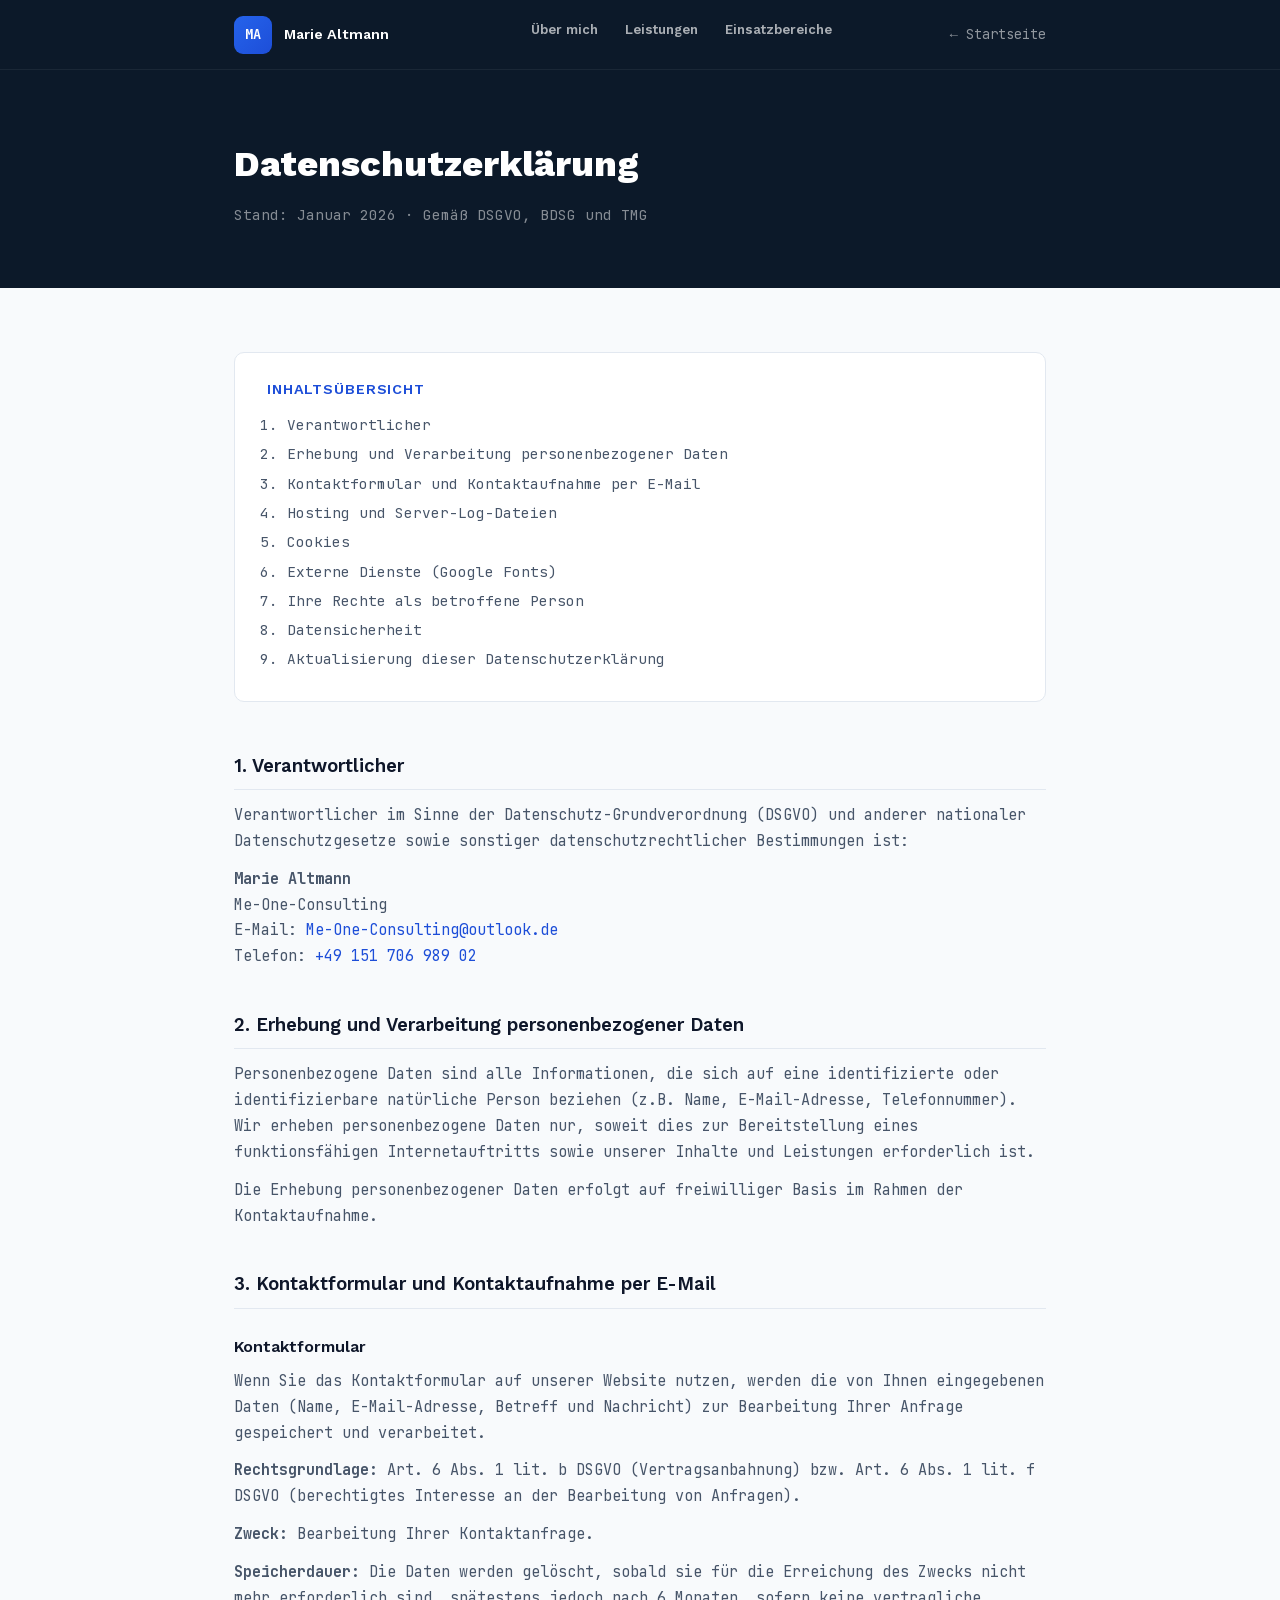
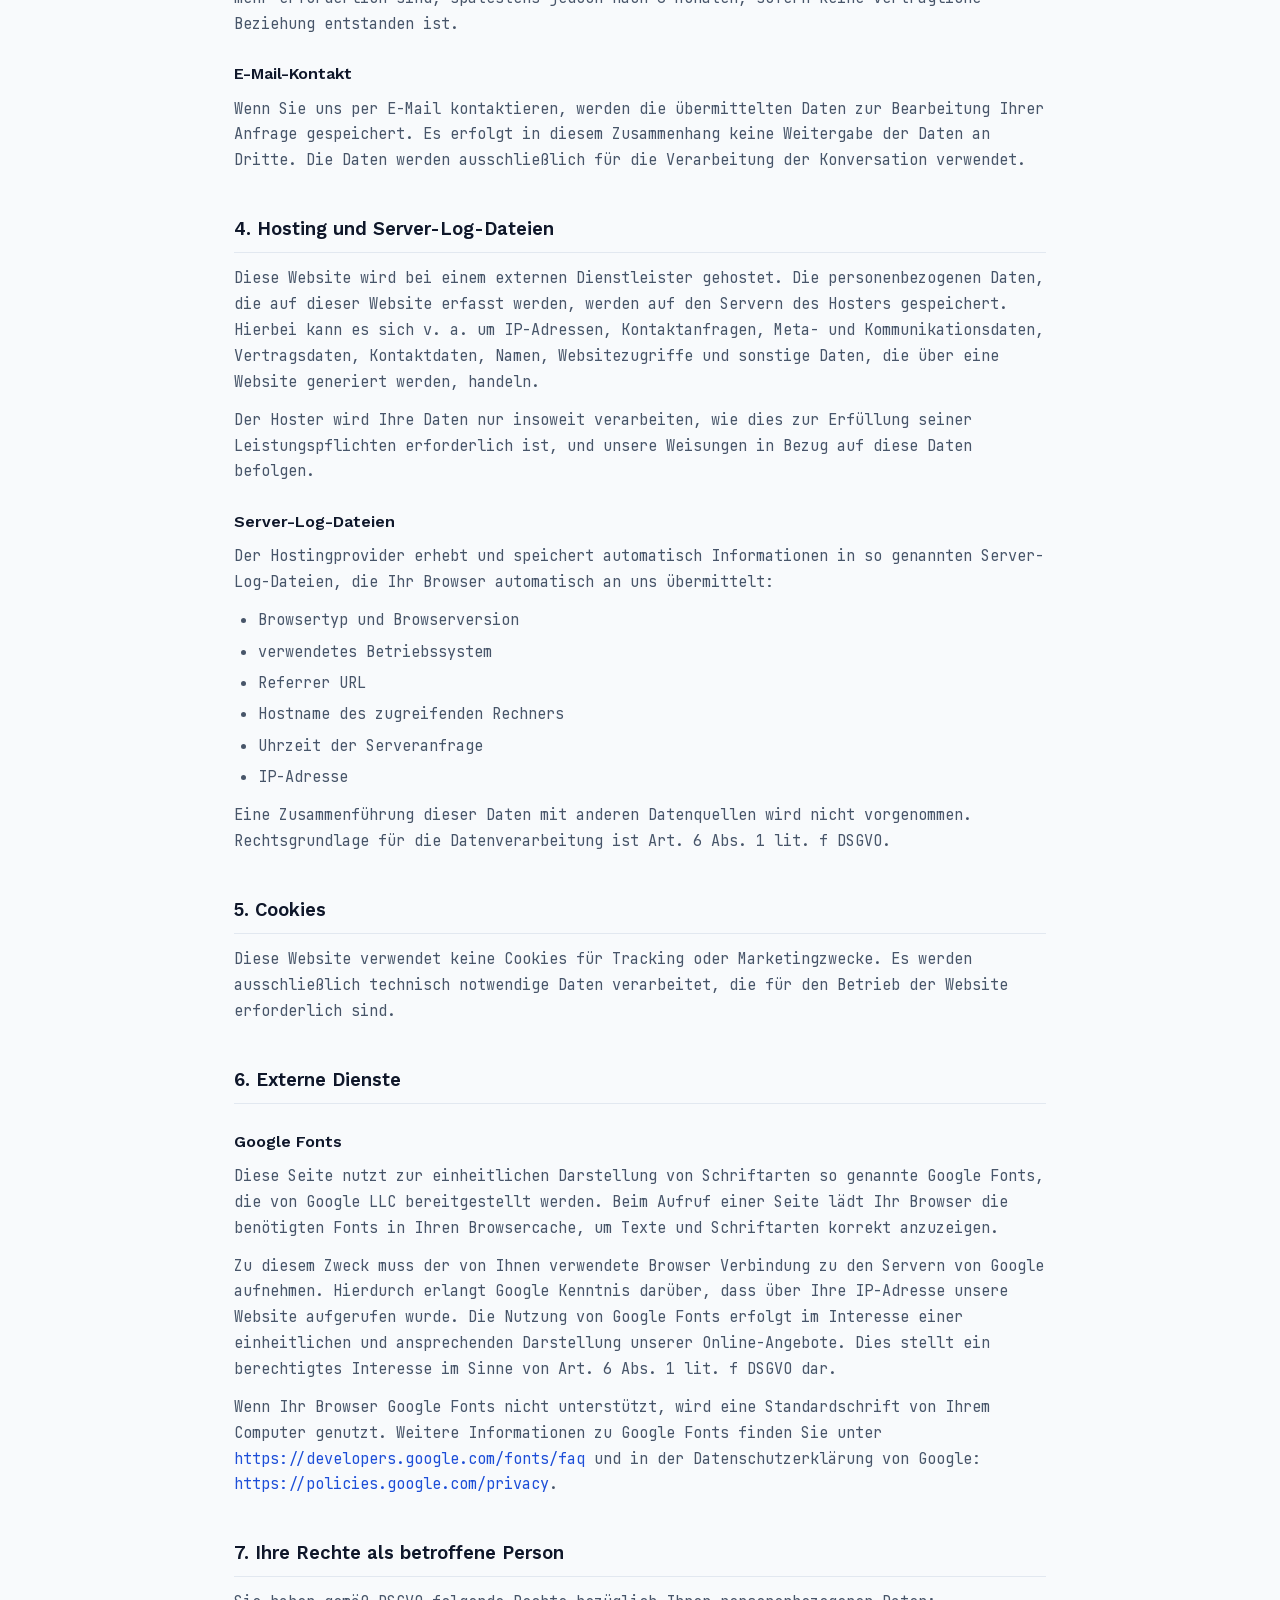
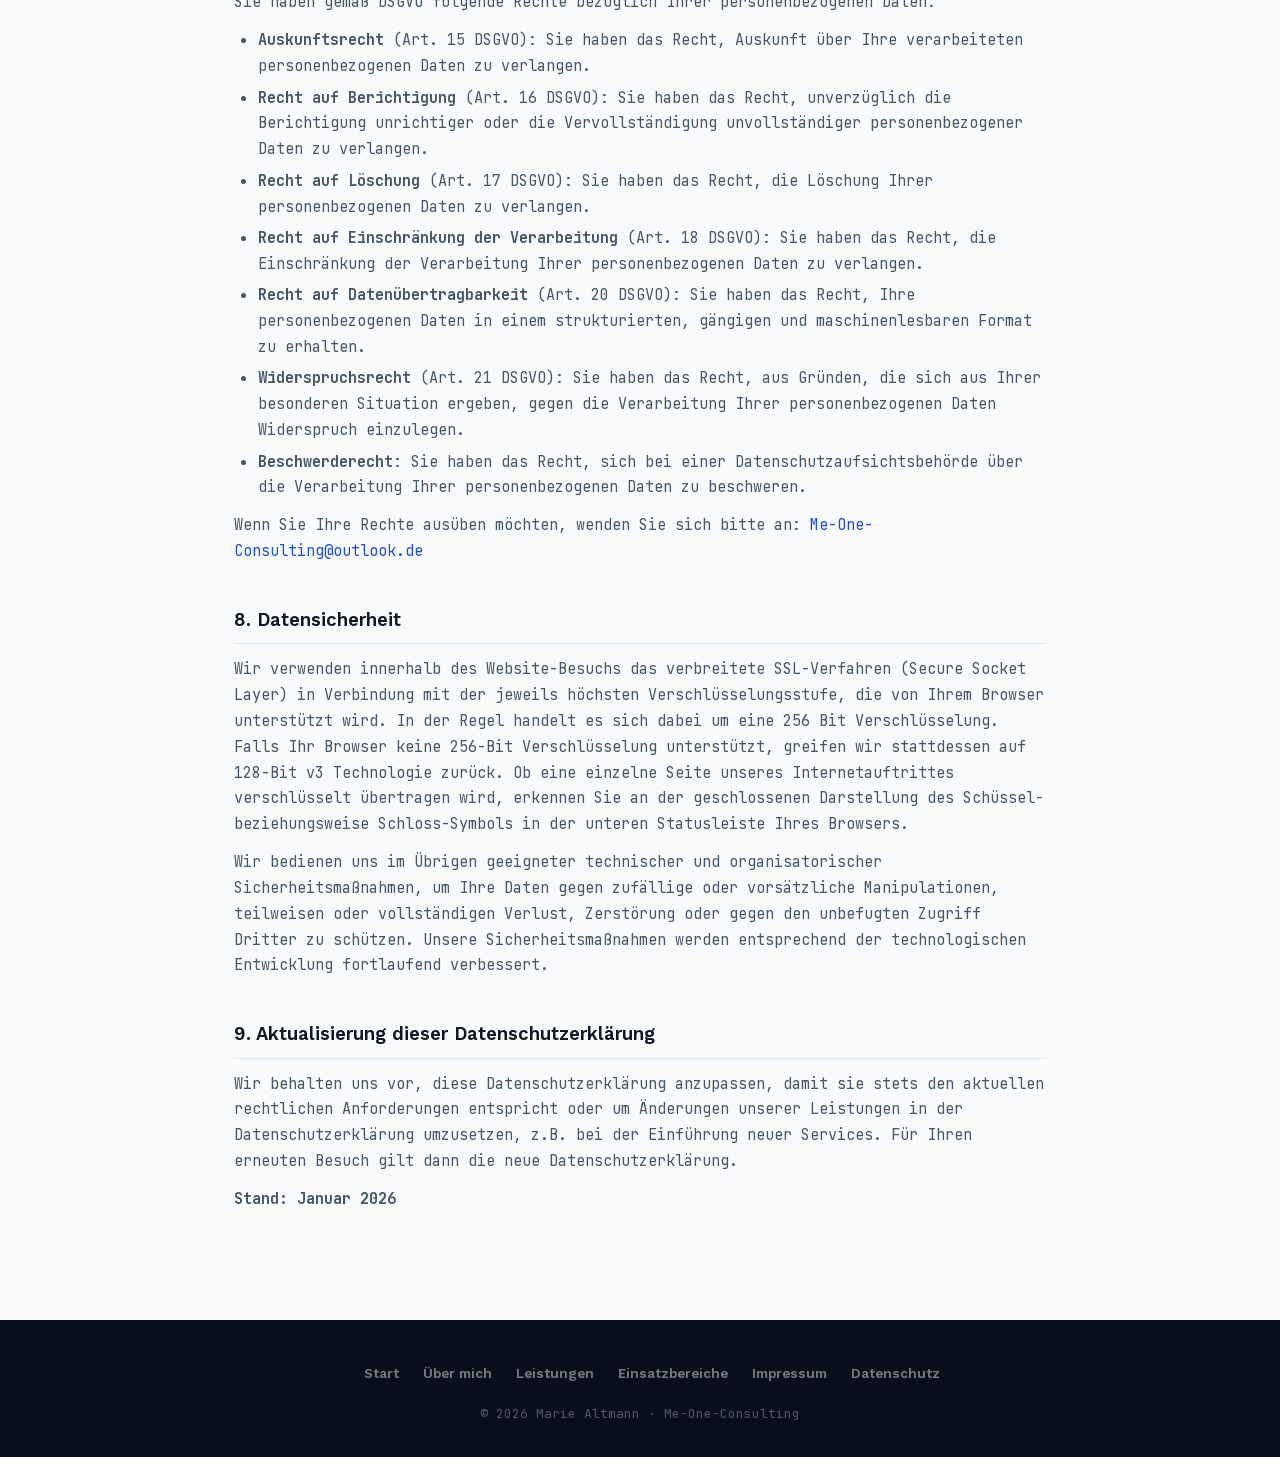
==== datenschutz.html @ 8818868a "Initial commit: Marie Altmann SAP Consultant website Co-Authored-By: Claude Sonnet 4.6 <noreply@anth" ====
<!DOCTYPE html>
<html lang="de">
<head>
  <meta charset="UTF-8" />
  <meta name="viewport" content="width=device-width, initial-scale=1.0" />
  <title>Datenschutzerklärung – Marie Altmann · Me-One-Consulting</title>
  <meta name="robots" content="noindex, nofollow" />
  
  
  <link rel="stylesheet" href="assets/fonts/fonts.css" />
  <style>
    *, *::before, *::after { box-sizing: border-box; margin: 0; padding: 0; }
    :root {
      --navy: #0C1929; --blue: #2563EB; --blue-dark: #1D4ED8;
      --white: #FFFFFF; --bg: #F8FAFC; --text: #0F172A;
      --text-sec: #475569; --border: #E2E8F0;
    }
    html { scroll-behavior: smooth; }
    body { font-family: 'JetBrains Mono', monospace; background: var(--bg); color: var(--text); line-height: 1.7; -webkit-font-smoothing: antialiased; }

    nav {
      position: sticky; top: 0; z-index: 100;
      height: 70px; display: flex; align-items: center;
      background: var(--navy); border-bottom: 1px solid rgba(255,255,255,.06);
    }
    .nav-inner { max-width: 860px; margin: 0 auto; padding: 0 1.5rem; display: flex; align-items: center; justify-content: space-between; width: 100%; }
    .nav-logo { display: flex; align-items: center; gap: .75rem; text-decoration: none; }
    .nav-logo-mark { width: 38px; height: 38px; border-radius: 9px; background: linear-gradient(135deg, var(--blue), var(--blue-dark)); display: flex; align-items: center; justify-content: center; font-weight: 800; font-size: .85rem; color: #fff; }
    .nav-logo-name { font-weight: 700; font-size: .9rem; color: #fff; }
    .nav-links { display: flex; align-items: center; gap: .1rem; list-style: none; }
    .nav-links a { display: block; padding: .45rem .8rem; color: rgba(255,255,255,.65); text-decoration: none; font-size: .82rem; font-weight: 500; border-radius: 6px; transition: color .2s, background .2s; }
    .nav-links a:hover { color: #fff; background: rgba(255,255,255,.07); }
    .nav-back { font-size: .85rem; color: rgba(255,255,255,.55); text-decoration: none; display: flex; align-items: center; gap: .35rem; transition: color .2s; }
    .nav-back:hover { color: var(--blue); }
    @media (max-width: 768px) { .nav-links { display: none; } }

    .page-header { background: var(--navy); padding: 4rem 0 3rem; }
    .page-header h1 { font-size: 2.25rem; color: #fff; font-weight: 800; }
    .page-header p  { color: rgba(255,255,255,.5); margin-top: .5rem; font-size: .9rem; }

    main { max-width: 860px; margin: 0 auto; padding: 4rem 1.5rem 6rem; }
    h2 { font-size: 1.15rem; font-weight: 700; color: var(--text); margin: 2.5rem 0 .75rem; padding-bottom: .5rem; border-bottom: 1px solid var(--border); }
    h2:first-child { margin-top: 0; }
    h3 { font-size: 1rem; font-weight: 600; color: var(--text); margin: 1.5rem 0 .5rem; }
    p { color: var(--text-sec); font-size: .95rem; margin-bottom: .75rem; }
    ul { color: var(--text-sec); font-size: .95rem; margin: .5rem 0 .75rem 1.5rem; }
    ul li { margin-bottom: .35rem; }
    a { color: var(--blue-dark); text-decoration: none; }
    a:hover { text-decoration: underline; }
    .toc { background: var(--white); border: 1px solid var(--border); border-radius: 10px; padding: 1.5rem 2rem; margin-bottom: 3rem; }
    .toc h3 { margin-top: 0; margin-bottom: .75rem; font-size: .9rem; text-transform: uppercase; letter-spacing: .06em; color: var(--blue-dark); }
    .toc ol { color: var(--text-sec); font-size: .9rem; margin-left: 1.25rem; }
    .toc li { margin-bottom: .3rem; }
    .toc a { color: var(--text-sec); }
    .toc a:hover { color: var(--blue-dark); }

    footer { background: #070F1A; padding: 2rem 0; text-align: center; }
    .footer-copy { font-size: .8rem; color: rgba(255,255,255,.3); }
    .footer-links { display: flex; justify-content: center; gap: 1.5rem; margin-bottom: .75rem; list-style: none; }
    .footer-links a { font-size: .85rem; color: rgba(255,255,255,.45); text-decoration: none; }
    .footer-links a:hover { color: var(--blue); }
      h1,h2,h3,h4 { font-family: 'Work Sans', system-ui, sans-serif; font-weight: 600; }
    button,.btn-primary,.btn-outline,.nav-cta,.btn-submit,.section-label,
    .nav-links a,.nav-logo-name,.stat-value,.step-num,.sdg-more,.footer-links a
    { font-family: 'Work Sans', system-ui, sans-serif; font-weight: 600; }
  </style>
</head>
<body>

<nav>
  <div class="nav-inner">
    <a href="index.html" class="nav-logo">
      <div class="nav-logo-mark">MA</div>
      <span class="nav-logo-name">Marie Altmann</span>
    </a>
    <ul class="nav-links">
      <li><a href="ueber-mich.html">Über mich</a></li>
      <li><a href="leistungen.html">Leistungen</a></li>
      <li><a href="einsatzbereiche.html">Einsatzbereiche</a></li>
    </ul>
    <a href="index.html" class="nav-back">← Startseite</a>
  </div>
</nav>

<div class="page-header">
  <div style="max-width:860px; margin:0 auto; padding:0 1.5rem;">
    <h1>Datenschutzerklärung</h1>
    <p>Stand: Januar 2026 · Gemäß DSGVO, BDSG und TMG</p>
  </div>
</div>

<main>

  <div class="toc">
    <h3>Inhaltsübersicht</h3>
    <ol>
      <li><a href="#verantwortlicher">Verantwortlicher</a></li>
      <li><a href="#erhebung">Erhebung und Verarbeitung personenbezogener Daten</a></li>
      <li><a href="#kontaktformular">Kontaktformular und Kontaktaufnahme per E-Mail</a></li>
      <li><a href="#hosting">Hosting und Server-Log-Dateien</a></li>
      <li><a href="#cookies">Cookies</a></li>
      <li><a href="#externe-dienste">Externe Dienste (Google Fonts)</a></li>
      <li><a href="#rechte">Ihre Rechte als betroffene Person</a></li>
      <li><a href="#datensicherheit">Datensicherheit</a></li>
      <li><a href="#aktualisierung">Aktualisierung dieser Datenschutzerklärung</a></li>
    </ol>
  </div>

  <h2 id="verantwortlicher">1. Verantwortlicher</h2>
  <p>Verantwortlicher im Sinne der Datenschutz-Grundverordnung (DSGVO) und anderer nationaler Datenschutzgesetze sowie sonstiger datenschutzrechtlicher Bestimmungen ist:</p>
  <p>
    <strong>Marie Altmann</strong><br />
    Me-One-Consulting<br />
    E-Mail: <a href="mailto:Me-One-Consulting@outlook.de">Me-One-Consulting@outlook.de</a><br />
    Telefon: <a href="tel:+4915170698902">+49 151 706 989 02</a>
  </p>

  <h2 id="erhebung">2. Erhebung und Verarbeitung personenbezogener Daten</h2>
  <p>Personenbezogene Daten sind alle Informationen, die sich auf eine identifizierte oder identifizierbare natürliche Person beziehen (z.B. Name, E-Mail-Adresse, Telefonnummer). Wir erheben personenbezogene Daten nur, soweit dies zur Bereitstellung eines funktionsfähigen Internetauftritts sowie unserer Inhalte und Leistungen erforderlich ist.</p>
  <p>Die Erhebung personenbezogener Daten erfolgt auf freiwilliger Basis im Rahmen der Kontaktaufnahme.</p>

  <h2 id="kontaktformular">3. Kontaktformular und Kontaktaufnahme per E-Mail</h2>
  <h3>Kontaktformular</h3>
  <p>Wenn Sie das Kontaktformular auf unserer Website nutzen, werden die von Ihnen eingegebenen Daten (Name, E-Mail-Adresse, Betreff und Nachricht) zur Bearbeitung Ihrer Anfrage gespeichert und verarbeitet.</p>
  <p><strong>Rechtsgrundlage:</strong> Art. 6 Abs. 1 lit. b DSGVO (Vertragsanbahnung) bzw. Art. 6 Abs. 1 lit. f DSGVO (berechtigtes Interesse an der Bearbeitung von Anfragen).</p>
  <p><strong>Zweck:</strong> Bearbeitung Ihrer Kontaktanfrage.</p>
  <p><strong>Speicherdauer:</strong> Die Daten werden gelöscht, sobald sie für die Erreichung des Zwecks nicht mehr erforderlich sind, spätestens jedoch nach 6 Monaten, sofern keine vertragliche Beziehung entstanden ist.</p>
  <h3>E-Mail-Kontakt</h3>
  <p>Wenn Sie uns per E-Mail kontaktieren, werden die übermittelten Daten zur Bearbeitung Ihrer Anfrage gespeichert. Es erfolgt in diesem Zusammenhang keine Weitergabe der Daten an Dritte. Die Daten werden ausschließlich für die Verarbeitung der Konversation verwendet.</p>

  <h2 id="hosting">4. Hosting und Server-Log-Dateien</h2>
  <p>Diese Website wird bei einem externen Dienstleister gehostet. Die personenbezogenen Daten, die auf dieser Website erfasst werden, werden auf den Servern des Hosters gespeichert. Hierbei kann es sich v. a. um IP-Adressen, Kontaktanfragen, Meta- und Kommunikationsdaten, Vertragsdaten, Kontaktdaten, Namen, Websitezugriffe und sonstige Daten, die über eine Website generiert werden, handeln.</p>
  <p>Der Hoster wird Ihre Daten nur insoweit verarbeiten, wie dies zur Erfüllung seiner Leistungspflichten erforderlich ist, und unsere Weisungen in Bezug auf diese Daten befolgen.</p>
  <h3>Server-Log-Dateien</h3>
  <p>Der Hostingprovider erhebt und speichert automatisch Informationen in so genannten Server-Log-Dateien, die Ihr Browser automatisch an uns übermittelt:</p>
  <ul>
    <li>Browsertyp und Browserversion</li>
    <li>verwendetes Betriebssystem</li>
    <li>Referrer URL</li>
    <li>Hostname des zugreifenden Rechners</li>
    <li>Uhrzeit der Serveranfrage</li>
    <li>IP-Adresse</li>
  </ul>
  <p>Eine Zusammenführung dieser Daten mit anderen Datenquellen wird nicht vorgenommen. Rechtsgrundlage für die Datenverarbeitung ist Art. 6 Abs. 1 lit. f DSGVO.</p>

  <h2 id="cookies">5. Cookies</h2>
  <p>Diese Website verwendet keine Cookies für Tracking oder Marketingzwecke. Es werden ausschließlich technisch notwendige Daten verarbeitet, die für den Betrieb der Website erforderlich sind.</p>

  <h2 id="externe-dienste">6. Externe Dienste</h2>
  <h3>Google Fonts</h3>
  <p>Diese Seite nutzt zur einheitlichen Darstellung von Schriftarten so genannte Google Fonts, die von Google LLC bereitgestellt werden. Beim Aufruf einer Seite lädt Ihr Browser die benötigten Fonts in Ihren Browsercache, um Texte und Schriftarten korrekt anzuzeigen.</p>
  <p>Zu diesem Zweck muss der von Ihnen verwendete Browser Verbindung zu den Servern von Google aufnehmen. Hierdurch erlangt Google Kenntnis darüber, dass über Ihre IP-Adresse unsere Website aufgerufen wurde. Die Nutzung von Google Fonts erfolgt im Interesse einer einheitlichen und ansprechenden Darstellung unserer Online-Angebote. Dies stellt ein berechtigtes Interesse im Sinne von Art. 6 Abs. 1 lit. f DSGVO dar.</p>
  <p>Wenn Ihr Browser Google Fonts nicht unterstützt, wird eine Standardschrift von Ihrem Computer genutzt. Weitere Informationen zu Google Fonts finden Sie unter <a href="https://developers.google.com/fonts/faq" target="_blank" rel="noopener">https://developers.google.com/fonts/faq</a> und in der Datenschutzerklärung von Google: <a href="https://policies.google.com/privacy" target="_blank" rel="noopener">https://policies.google.com/privacy</a>.</p>

  <h2 id="rechte">7. Ihre Rechte als betroffene Person</h2>
  <p>Sie haben gemäß DSGVO folgende Rechte bezüglich Ihrer personenbezogenen Daten:</p>
  <ul>
    <li><strong>Auskunftsrecht</strong> (Art. 15 DSGVO): Sie haben das Recht, Auskunft über Ihre verarbeiteten personenbezogenen Daten zu verlangen.</li>
    <li><strong>Recht auf Berichtigung</strong> (Art. 16 DSGVO): Sie haben das Recht, unverzüglich die Berichtigung unrichtiger oder die Vervollständigung unvollständiger personenbezogener Daten zu verlangen.</li>
    <li><strong>Recht auf Löschung</strong> (Art. 17 DSGVO): Sie haben das Recht, die Löschung Ihrer personenbezogenen Daten zu verlangen.</li>
    <li><strong>Recht auf Einschränkung der Verarbeitung</strong> (Art. 18 DSGVO): Sie haben das Recht, die Einschränkung der Verarbeitung Ihrer personenbezogenen Daten zu verlangen.</li>
    <li><strong>Recht auf Datenübertragbarkeit</strong> (Art. 20 DSGVO): Sie haben das Recht, Ihre personenbezogenen Daten in einem strukturierten, gängigen und maschinenlesbaren Format zu erhalten.</li>
    <li><strong>Widerspruchsrecht</strong> (Art. 21 DSGVO): Sie haben das Recht, aus Gründen, die sich aus Ihrer besonderen Situation ergeben, gegen die Verarbeitung Ihrer personenbezogenen Daten Widerspruch einzulegen.</li>
    <li><strong>Beschwerderecht</strong>: Sie haben das Recht, sich bei einer Datenschutzaufsichtsbehörde über die Verarbeitung Ihrer personenbezogenen Daten zu beschweren.</li>
  </ul>
  <p>Wenn Sie Ihre Rechte ausüben möchten, wenden Sie sich bitte an: <a href="mailto:Me-One-Consulting@outlook.de">Me-One-Consulting@outlook.de</a></p>

  <h2 id="datensicherheit">8. Datensicherheit</h2>
  <p>Wir verwenden innerhalb des Website-Besuchs das verbreitete SSL-Verfahren (Secure Socket Layer) in Verbindung mit der jeweils höchsten Verschlüsselungsstufe, die von Ihrem Browser unterstützt wird. In der Regel handelt es sich dabei um eine 256 Bit Verschlüsselung. Falls Ihr Browser keine 256-Bit Verschlüsselung unterstützt, greifen wir stattdessen auf 128-Bit v3 Technologie zurück. Ob eine einzelne Seite unseres Internetauftrittes verschlüsselt übertragen wird, erkennen Sie an der geschlossenen Darstellung des Schüssel- beziehungsweise Schloss-Symbols in der unteren Statusleiste Ihres Browsers.</p>
  <p>Wir bedienen uns im Übrigen geeigneter technischer und organisatorischer Sicherheitsmaßnahmen, um Ihre Daten gegen zufällige oder vorsätzliche Manipulationen, teilweisen oder vollständigen Verlust, Zerstörung oder gegen den unbefugten Zugriff Dritter zu schützen. Unsere Sicherheitsmaßnahmen werden entsprechend der technologischen Entwicklung fortlaufend verbessert.</p>

  <h2 id="aktualisierung">9. Aktualisierung dieser Datenschutzerklärung</h2>
  <p>Wir behalten uns vor, diese Datenschutzerklärung anzupassen, damit sie stets den aktuellen rechtlichen Anforderungen entspricht oder um Änderungen unserer Leistungen in der Datenschutzerklärung umzusetzen, z.B. bei der Einführung neuer Services. Für Ihren erneuten Besuch gilt dann die neue Datenschutzerklärung.</p>
  <p><strong>Stand: Januar 2026</strong></p>

</main>

<footer>
  <ul class="footer-links">
    <li><a href="index.html">Start</a></li>
    <li><a href="ueber-mich.html">Über mich</a></li>
    <li><a href="leistungen.html">Leistungen</a></li>
    <li><a href="einsatzbereiche.html">Einsatzbereiche</a></li>
    <li><a href="impressum.html">Impressum</a></li>
    <li><a href="datenschutz.html">Datenschutz</a></li>
  </ul>
  <div class="footer-copy">© 2026 Marie Altmann · Me-One-Consulting</div>
</footer>

</body>
</html>
---- assets/fonts/fonts.css ----
/* ─── Work Sans (variable font, weights 300–800) ─── */
@font-face {
  font-family: 'Work Sans';
  font-style: normal;
  font-weight: 300 800;
  font-display: swap;
  src: url('work-sans/work-sans-latin-ext.woff2') format('woff2');
  unicode-range: U+0100-02BA, U+02BD-02C5, U+02C7-02CC, U+02CE-02D7, U+02DD-02FF,
                 U+0304, U+0308, U+0329, U+1D00-1DBF, U+1E00-1E9F, U+1EF2-1EFF,
                 U+2020, U+20A0-20AB, U+20AD-20C0, U+2113, U+2C60-2C7F, U+A720-A7FF;
}
@font-face {
  font-family: 'Work Sans';
  font-style: normal;
  font-weight: 300 800;
  font-display: swap;
  src: url('work-sans/work-sans-latin.woff2') format('woff2');
  unicode-range: U+0000-00FF, U+0131, U+0152-0153, U+02BB-02BC, U+02C6, U+02DA,
                 U+02DC, U+0304, U+0308, U+0329, U+2000-206F, U+20AC, U+2122,
                 U+2191, U+2193, U+2212, U+2215, U+FEFF, U+FFFD;
}

/* ─── JetBrains Mono (variable font, weights 400–700) ─── */
@font-face {
  font-family: 'JetBrains Mono';
  font-style: normal;
  font-weight: 400 700;
  font-display: swap;
  src: url('jetbrains-mono/jetbrains-mono-latin-ext.woff2') format('woff2');
  unicode-range: U+0100-02BA, U+02BD-02C5, U+02C7-02CC, U+02CE-02D7, U+02DD-02FF,
                 U+0304, U+0308, U+0329, U+1D00-1DBF, U+1E00-1E9F, U+1EF2-1EFF,
                 U+2020, U+20A0-20AB, U+20AD-20C0, U+2113, U+2C60-2C7F, U+A720-A7FF;
}
@font-face {
  font-family: 'JetBrains Mono';
  font-style: normal;
  font-weight: 400 700;
  font-display: swap;
  src: url('jetbrains-mono/jetbrains-mono-latin.woff2') format('woff2');
  unicode-range: U+0000-00FF, U+0131, U+0152-0153, U+02BB-02BC, U+02C6, U+02DA,
                 U+02DC, U+0304, U+0308, U+0329, U+2000-206F, U+20AC, U+2122,
                 U+2191, U+2193, U+2212, U+2215, U+FEFF, U+FFFD;
}
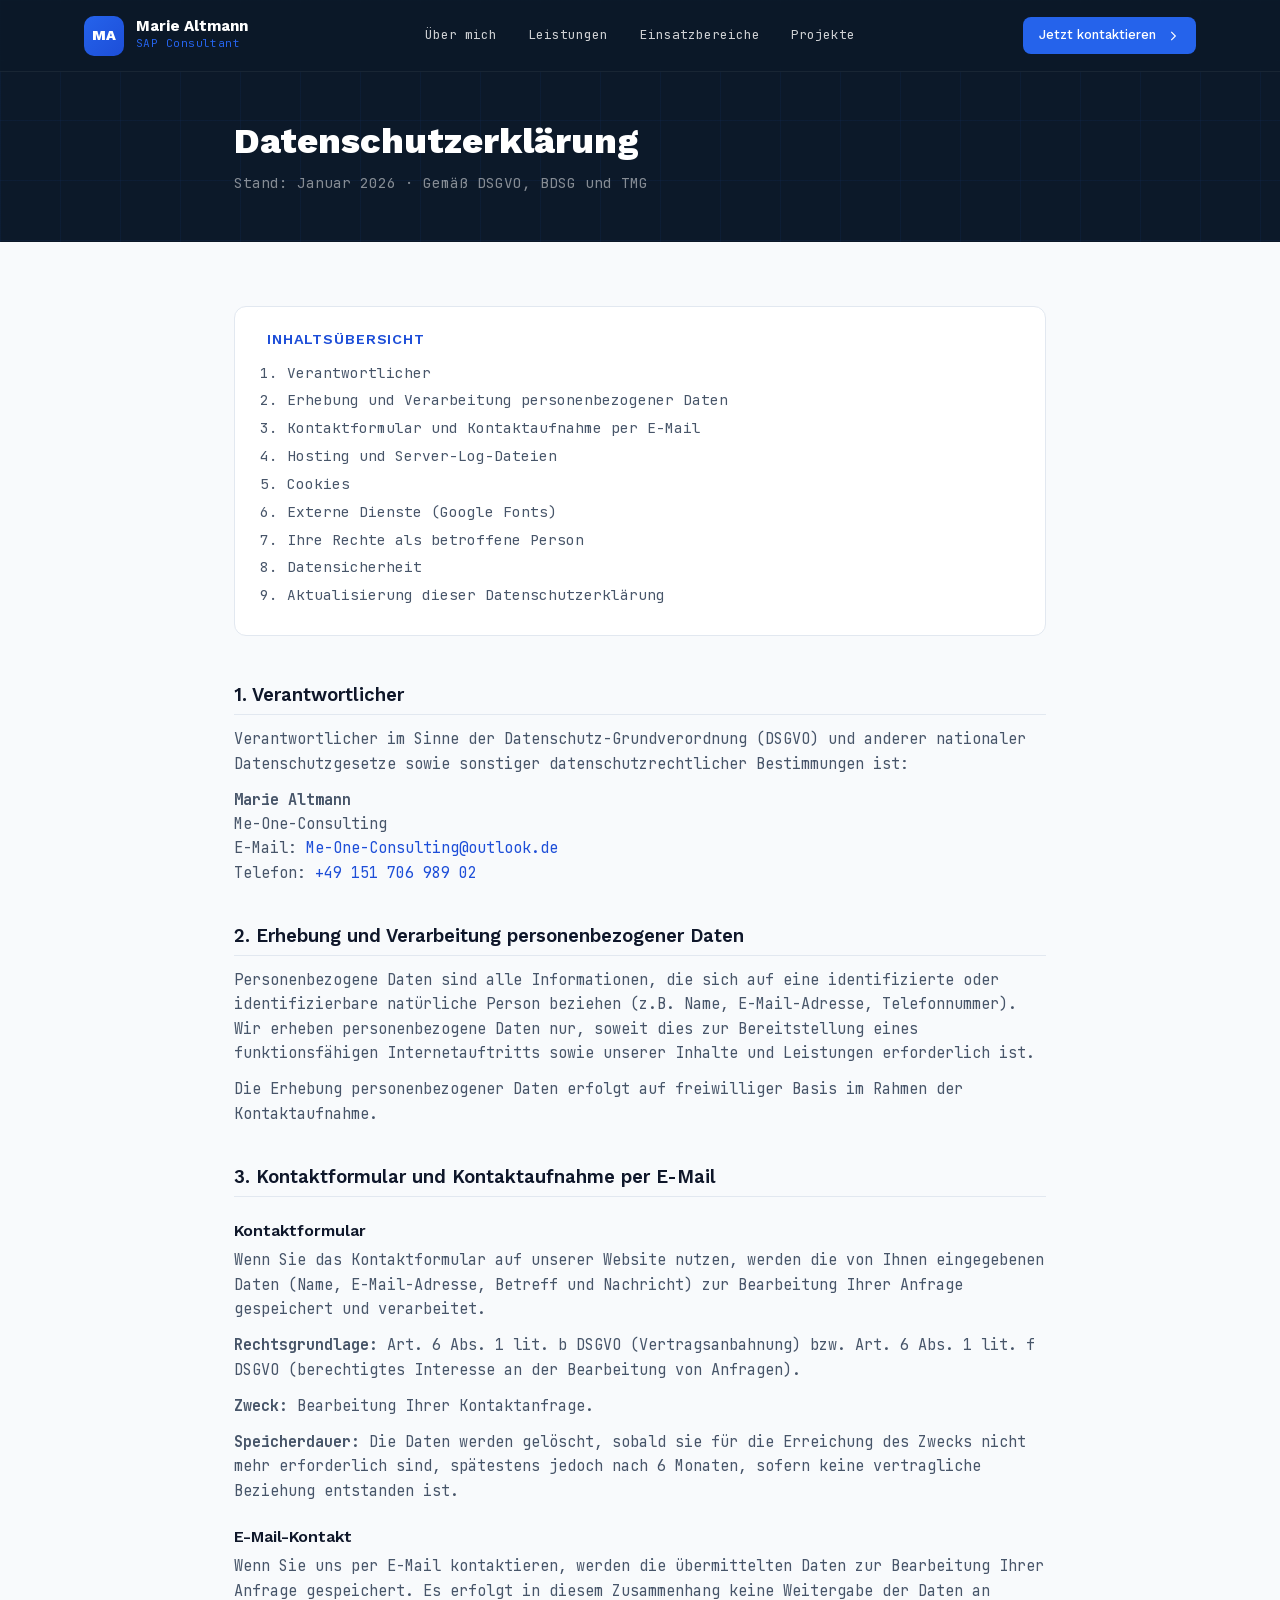
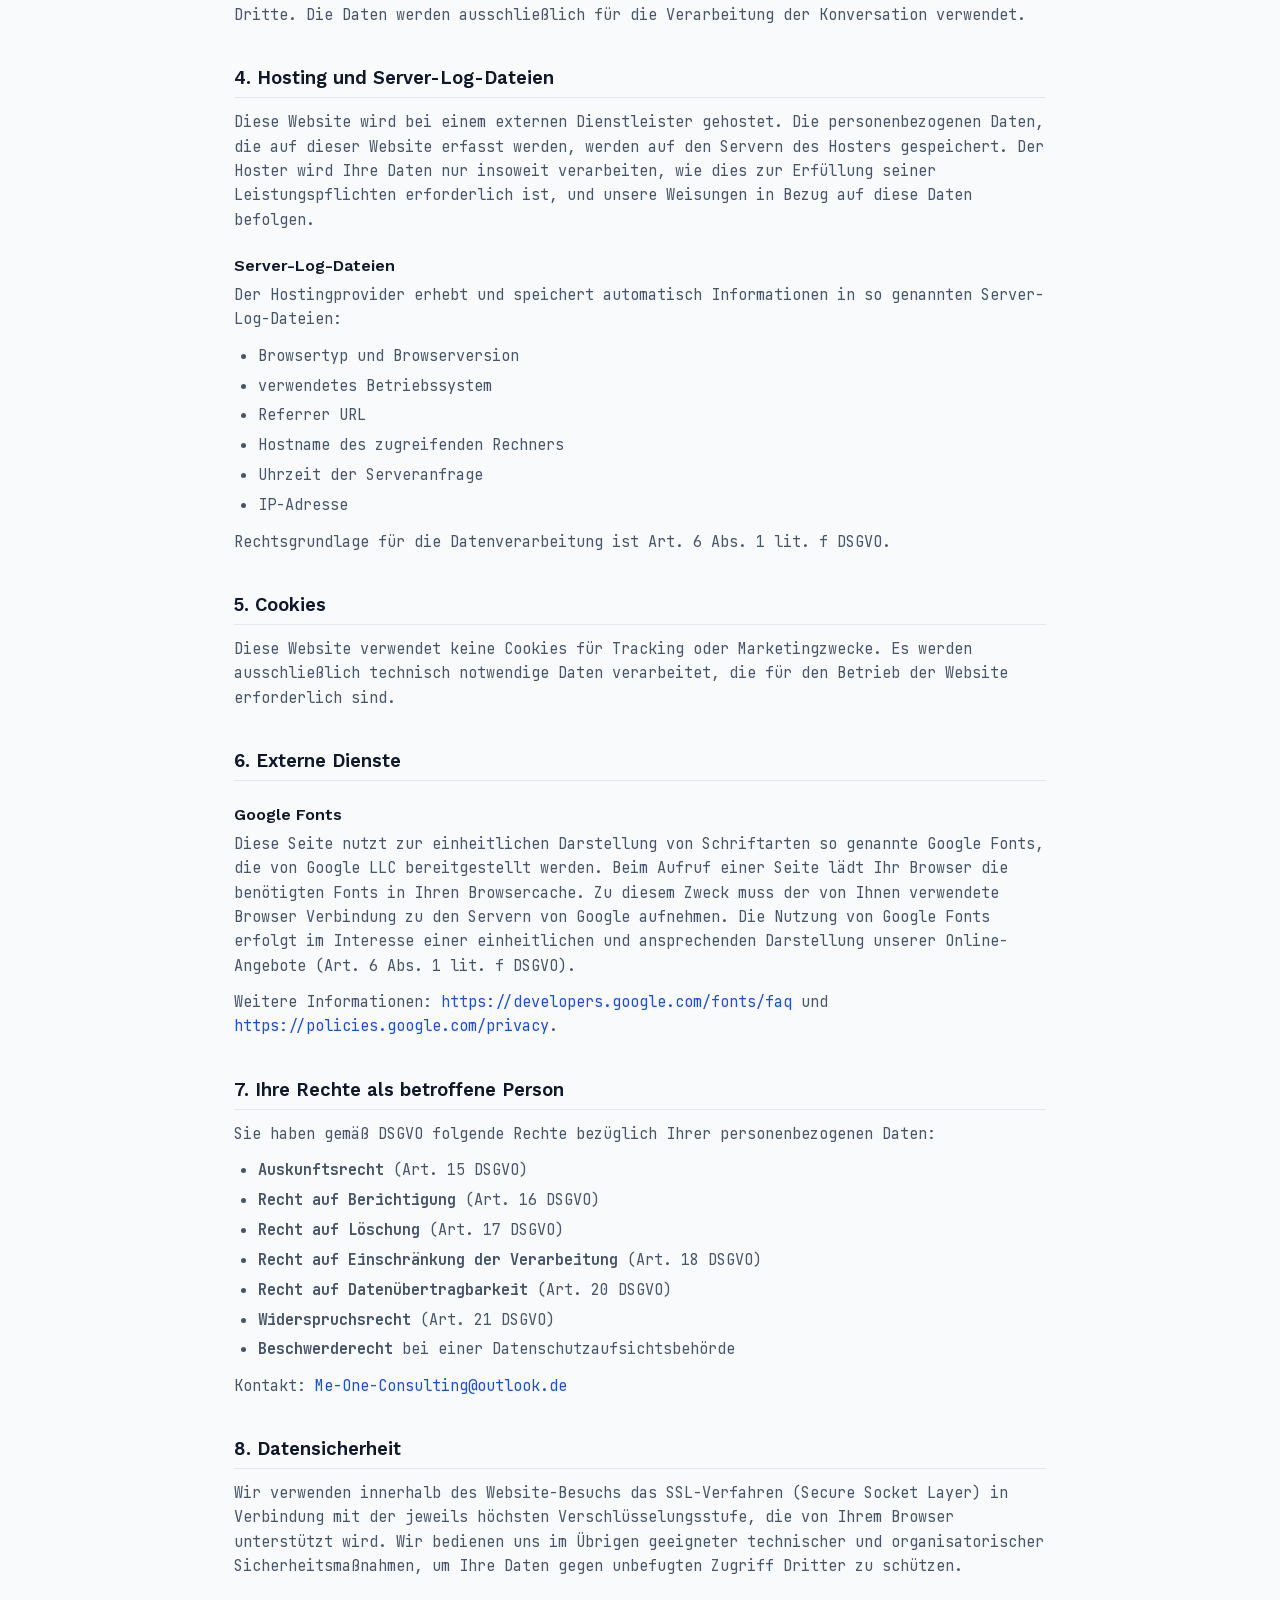
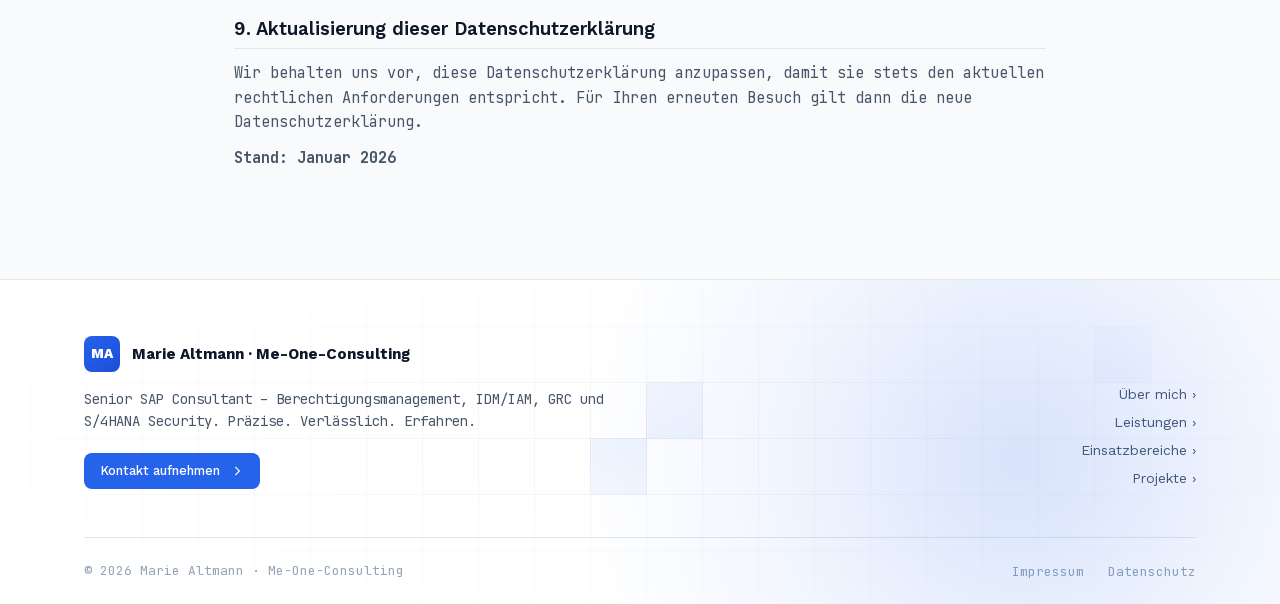
==== commit 26242995: "Update website layout and shared assets" ====
--- a/datenschutz.html
+++ b/datenschutz.html
@@ -5,92 +5,62 @@
   <meta name="viewport" content="width=device-width, initial-scale=1.0" />
   <title>Datenschutzerklärung – Marie Altmann · Me-One-Consulting</title>
   <meta name="robots" content="noindex, nofollow" />
-  
-  
+
   <link rel="stylesheet" href="assets/fonts/fonts.css" />
+  <link rel="stylesheet" href="assets/css/shared.css" />
   <style>
-    *, *::before, *::after { box-sizing: border-box; margin: 0; padding: 0; }
-    :root {
-      --navy: #0C1929; --blue: #2563EB; --blue-dark: #1D4ED8;
-      --white: #FFFFFF; --bg: #F8FAFC; --text: #0F172A;
-      --text-sec: #475569; --border: #E2E8F0;
+    body { background: var(--bg); }
+
+    /* ─── PAGE HEADER ─── */
+    .page-header { background: var(--navy); padding: calc(var(--nav-h) + 3rem) 0 3rem; position: relative; overflow: hidden; }
+    .page-header-grid {
+      position: absolute; inset: 0;
+      background-image: linear-gradient(rgba(37,99,235,.06) 1px, transparent 1px),
+                        linear-gradient(90deg, rgba(37,99,235,.06) 1px, transparent 1px);
+      background-size: 60px 60px;
     }
-    html { scroll-behavior: smooth; }
-    body { font-family: 'JetBrains Mono', monospace; background: var(--bg); color: var(--text); line-height: 1.7; -webkit-font-smoothing: antialiased; }
+    .page-header-inner { position: relative; z-index: 1; max-width: 860px; margin: 0 auto; padding: 0 1.5rem; }
+    .page-header h1 { font-size: 2.25rem; color: #fff; font-weight: 800; }
+    .page-header p { color: rgba(255,255,255,.5); margin-top: .5rem; font-size: .9rem; }
 
-    nav {
-      position: sticky; top: 0; z-index: 100;
-      height: 70px; display: flex; align-items: center;
-      background: var(--navy); border-bottom: 1px solid rgba(255,255,255,.06);
+    /* ─── RECHTSTEXT-LAYOUT ─── */
+    main { max-width: 860px; margin: 0 auto; padding: 4rem 1.5rem 6rem; }
+    main h2 {
+      font-size: 1.15rem; color: var(--text);
+      margin: 2.5rem 0 .75rem; padding-bottom: .5rem;
+      border-bottom: 1px solid var(--border);
     }
-    .nav-inner { max-width: 860px; margin: 0 auto; padding: 0 1.5rem; display: flex; align-items: center; justify-content: space-between; width: 100%; }
-    .nav-logo { display: flex; align-items: center; gap: .75rem; text-decoration: none; }
-    .nav-logo-mark { width: 38px; height: 38px; border-radius: 9px; background: linear-gradient(135deg, var(--blue), var(--blue-dark)); display: flex; align-items: center; justify-content: center; font-weight: 800; font-size: .85rem; color: #fff; }
-    .nav-logo-name { font-weight: 700; font-size: .9rem; color: #fff; }
-    .nav-links { display: flex; align-items: center; gap: .1rem; list-style: none; }
-    .nav-links a { display: block; padding: .45rem .8rem; color: rgba(255,255,255,.65); text-decoration: none; font-size: .82rem; font-weight: 500; border-radius: 6px; transition: color .2s, background .2s; }
-    .nav-links a:hover { color: #fff; background: rgba(255,255,255,.07); }
-    .nav-back { font-size: .85rem; color: rgba(255,255,255,.55); text-decoration: none; display: flex; align-items: center; gap: .35rem; transition: color .2s; }
-    .nav-back:hover { color: var(--blue); }
-    @media (max-width: 768px) { .nav-links { display: none; } }
+    main h2:first-child { margin-top: 0; }
+    main h3 { font-size: 1rem; color: var(--text); margin: 1.5rem 0 .5rem; }
+    main p { color: var(--text-sec); font-size: .95rem; margin-bottom: .75rem; }
+    main ul { color: var(--text-sec); font-size: .95rem; margin: .5rem 0 .75rem 1.5rem; }
+    main ul li { margin-bottom: .35rem; }
+    main a { color: var(--blue-dark); }
+    main a:hover { text-decoration: underline; }
 
-    .page-header { background: var(--navy); padding: 4rem 0 3rem; }
-    .page-header h1 { font-size: 2.25rem; color: #fff; font-weight: 800; }
-    .page-header p  { color: rgba(255,255,255,.5); margin-top: .5rem; font-size: .9rem; }
-
-    main { max-width: 860px; margin: 0 auto; padding: 4rem 1.5rem 6rem; }
-    h2 { font-size: 1.15rem; font-weight: 700; color: var(--text); margin: 2.5rem 0 .75rem; padding-bottom: .5rem; border-bottom: 1px solid var(--border); }
-    h2:first-child { margin-top: 0; }
-    h3 { font-size: 1rem; font-weight: 600; color: var(--text); margin: 1.5rem 0 .5rem; }
-    p { color: var(--text-sec); font-size: .95rem; margin-bottom: .75rem; }
-    ul { color: var(--text-sec); font-size: .95rem; margin: .5rem 0 .75rem 1.5rem; }
-    ul li { margin-bottom: .35rem; }
-    a { color: var(--blue-dark); text-decoration: none; }
-    a:hover { text-decoration: underline; }
-    .toc { background: var(--white); border: 1px solid var(--border); border-radius: 10px; padding: 1.5rem 2rem; margin-bottom: 3rem; }
+    .toc {
+      background: var(--white); border: 1px solid var(--border);
+      border-radius: var(--radius); padding: 1.5rem 2rem; margin-bottom: 3rem;
+    }
     .toc h3 { margin-top: 0; margin-bottom: .75rem; font-size: .9rem; text-transform: uppercase; letter-spacing: .06em; color: var(--blue-dark); }
     .toc ol { color: var(--text-sec); font-size: .9rem; margin-left: 1.25rem; }
     .toc li { margin-bottom: .3rem; }
     .toc a { color: var(--text-sec); }
     .toc a:hover { color: var(--blue-dark); }
-
-    footer { background: #070F1A; padding: 2rem 0; text-align: center; }
-    .footer-copy { font-size: .8rem; color: rgba(255,255,255,.3); }
-    .footer-links { display: flex; justify-content: center; gap: 1.5rem; margin-bottom: .75rem; list-style: none; }
-    .footer-links a { font-size: .85rem; color: rgba(255,255,255,.45); text-decoration: none; }
-    .footer-links a:hover { color: var(--blue); }
-      h1,h2,h3,h4 { font-family: 'Work Sans', system-ui, sans-serif; font-weight: 600; }
-    button,.btn-primary,.btn-outline,.nav-cta,.btn-submit,.section-label,
-    .nav-links a,.nav-logo-name,.stat-value,.step-num,.sdg-more,.footer-links a
-    { font-family: 'Work Sans', system-ui, sans-serif; font-weight: 600; }
   </style>
 </head>
 <body>
 
-<nav>
-  <div class="nav-inner">
-    <a href="index.html" class="nav-logo">
-      <div class="nav-logo-mark">MA</div>
-      <span class="nav-logo-name">Marie Altmann</span>
-    </a>
-    <ul class="nav-links">
-      <li><a href="ueber-mich.html">Über mich</a></li>
-      <li><a href="leistungen.html">Leistungen</a></li>
-      <li><a href="einsatzbereiche.html">Einsatzbereiche</a></li>
-    </ul>
-    <a href="index.html" class="nav-back">← Startseite</a>
-  </div>
-</nav>
-
+<!-- ─── PAGE HEADER ─── -->
 <div class="page-header">
-  <div style="max-width:860px; margin:0 auto; padding:0 1.5rem;">
+  <div class="page-header-grid"></div>
+  <div class="page-header-inner">
     <h1>Datenschutzerklärung</h1>
     <p>Stand: Januar 2026 · Gemäß DSGVO, BDSG und TMG</p>
   </div>
 </div>
 
 <main>
-
   <div class="toc">
     <h3>Inhaltsübersicht</h3>
     <ol>
@@ -108,12 +78,7 @@
 
   <h2 id="verantwortlicher">1. Verantwortlicher</h2>
   <p>Verantwortlicher im Sinne der Datenschutz-Grundverordnung (DSGVO) und anderer nationaler Datenschutzgesetze sowie sonstiger datenschutzrechtlicher Bestimmungen ist:</p>
-  <p>
-    <strong>Marie Altmann</strong><br />
-    Me-One-Consulting<br />
-    E-Mail: <a href="mailto:Me-One-Consulting@outlook.de">Me-One-Consulting@outlook.de</a><br />
-    Telefon: <a href="tel:+4915170698902">+49 151 706 989 02</a>
-  </p>
+  <p><strong>Marie Altmann</strong><br />Me-One-Consulting<br />E-Mail: <a href="mailto:Me-One-Consulting@outlook.de">Me-One-Consulting@outlook.de</a><br />Telefon: <a href="tel:+4915170698902">+49 151 706 989 02</a></p>
 
   <h2 id="erhebung">2. Erhebung und Verarbeitung personenbezogener Daten</h2>
   <p>Personenbezogene Daten sind alle Informationen, die sich auf eine identifizierte oder identifizierbare natürliche Person beziehen (z.B. Name, E-Mail-Adresse, Telefonnummer). Wir erheben personenbezogene Daten nur, soweit dies zur Bereitstellung eines funktionsfähigen Internetauftritts sowie unserer Inhalte und Leistungen erforderlich ist.</p>
@@ -129,10 +94,9 @@
   <p>Wenn Sie uns per E-Mail kontaktieren, werden die übermittelten Daten zur Bearbeitung Ihrer Anfrage gespeichert. Es erfolgt in diesem Zusammenhang keine Weitergabe der Daten an Dritte. Die Daten werden ausschließlich für die Verarbeitung der Konversation verwendet.</p>
 
   <h2 id="hosting">4. Hosting und Server-Log-Dateien</h2>
-  <p>Diese Website wird bei einem externen Dienstleister gehostet. Die personenbezogenen Daten, die auf dieser Website erfasst werden, werden auf den Servern des Hosters gespeichert. Hierbei kann es sich v. a. um IP-Adressen, Kontaktanfragen, Meta- und Kommunikationsdaten, Vertragsdaten, Kontaktdaten, Namen, Websitezugriffe und sonstige Daten, die über eine Website generiert werden, handeln.</p>
-  <p>Der Hoster wird Ihre Daten nur insoweit verarbeiten, wie dies zur Erfüllung seiner Leistungspflichten erforderlich ist, und unsere Weisungen in Bezug auf diese Daten befolgen.</p>
+  <p>Diese Website wird bei einem externen Dienstleister gehostet. Die personenbezogenen Daten, die auf dieser Website erfasst werden, werden auf den Servern des Hosters gespeichert. Der Hoster wird Ihre Daten nur insoweit verarbeiten, wie dies zur Erfüllung seiner Leistungspflichten erforderlich ist, und unsere Weisungen in Bezug auf diese Daten befolgen.</p>
   <h3>Server-Log-Dateien</h3>
-  <p>Der Hostingprovider erhebt und speichert automatisch Informationen in so genannten Server-Log-Dateien, die Ihr Browser automatisch an uns übermittelt:</p>
+  <p>Der Hostingprovider erhebt und speichert automatisch Informationen in so genannten Server-Log-Dateien:</p>
   <ul>
     <li>Browsertyp und Browserversion</li>
     <li>verwendetes Betriebssystem</li>
@@ -141,51 +105,38 @@
     <li>Uhrzeit der Serveranfrage</li>
     <li>IP-Adresse</li>
   </ul>
-  <p>Eine Zusammenführung dieser Daten mit anderen Datenquellen wird nicht vorgenommen. Rechtsgrundlage für die Datenverarbeitung ist Art. 6 Abs. 1 lit. f DSGVO.</p>
+  <p>Rechtsgrundlage für die Datenverarbeitung ist Art. 6 Abs. 1 lit. f DSGVO.</p>
 
   <h2 id="cookies">5. Cookies</h2>
   <p>Diese Website verwendet keine Cookies für Tracking oder Marketingzwecke. Es werden ausschließlich technisch notwendige Daten verarbeitet, die für den Betrieb der Website erforderlich sind.</p>
 
   <h2 id="externe-dienste">6. Externe Dienste</h2>
   <h3>Google Fonts</h3>
-  <p>Diese Seite nutzt zur einheitlichen Darstellung von Schriftarten so genannte Google Fonts, die von Google LLC bereitgestellt werden. Beim Aufruf einer Seite lädt Ihr Browser die benötigten Fonts in Ihren Browsercache, um Texte und Schriftarten korrekt anzuzeigen.</p>
-  <p>Zu diesem Zweck muss der von Ihnen verwendete Browser Verbindung zu den Servern von Google aufnehmen. Hierdurch erlangt Google Kenntnis darüber, dass über Ihre IP-Adresse unsere Website aufgerufen wurde. Die Nutzung von Google Fonts erfolgt im Interesse einer einheitlichen und ansprechenden Darstellung unserer Online-Angebote. Dies stellt ein berechtigtes Interesse im Sinne von Art. 6 Abs. 1 lit. f DSGVO dar.</p>
-  <p>Wenn Ihr Browser Google Fonts nicht unterstützt, wird eine Standardschrift von Ihrem Computer genutzt. Weitere Informationen zu Google Fonts finden Sie unter <a href="https://developers.google.com/fonts/faq" target="_blank" rel="noopener">https://developers.google.com/fonts/faq</a> und in der Datenschutzerklärung von Google: <a href="https://policies.google.com/privacy" target="_blank" rel="noopener">https://policies.google.com/privacy</a>.</p>
+  <p>Diese Seite nutzt zur einheitlichen Darstellung von Schriftarten so genannte Google Fonts, die von Google LLC bereitgestellt werden. Beim Aufruf einer Seite lädt Ihr Browser die benötigten Fonts in Ihren Browsercache. Zu diesem Zweck muss der von Ihnen verwendete Browser Verbindung zu den Servern von Google aufnehmen. Die Nutzung von Google Fonts erfolgt im Interesse einer einheitlichen und ansprechenden Darstellung unserer Online-Angebote (Art. 6 Abs. 1 lit. f DSGVO).</p>
+  <p>Weitere Informationen: <a href="https://developers.google.com/fonts/faq" target="_blank" rel="noopener">https://developers.google.com/fonts/faq</a> und <a href="https://policies.google.com/privacy" target="_blank" rel="noopener">https://policies.google.com/privacy</a>.</p>
 
   <h2 id="rechte">7. Ihre Rechte als betroffene Person</h2>
   <p>Sie haben gemäß DSGVO folgende Rechte bezüglich Ihrer personenbezogenen Daten:</p>
   <ul>
-    <li><strong>Auskunftsrecht</strong> (Art. 15 DSGVO): Sie haben das Recht, Auskunft über Ihre verarbeiteten personenbezogenen Daten zu verlangen.</li>
-    <li><strong>Recht auf Berichtigung</strong> (Art. 16 DSGVO): Sie haben das Recht, unverzüglich die Berichtigung unrichtiger oder die Vervollständigung unvollständiger personenbezogener Daten zu verlangen.</li>
-    <li><strong>Recht auf Löschung</strong> (Art. 17 DSGVO): Sie haben das Recht, die Löschung Ihrer personenbezogenen Daten zu verlangen.</li>
-    <li><strong>Recht auf Einschränkung der Verarbeitung</strong> (Art. 18 DSGVO): Sie haben das Recht, die Einschränkung der Verarbeitung Ihrer personenbezogenen Daten zu verlangen.</li>
-    <li><strong>Recht auf Datenübertragbarkeit</strong> (Art. 20 DSGVO): Sie haben das Recht, Ihre personenbezogenen Daten in einem strukturierten, gängigen und maschinenlesbaren Format zu erhalten.</li>
-    <li><strong>Widerspruchsrecht</strong> (Art. 21 DSGVO): Sie haben das Recht, aus Gründen, die sich aus Ihrer besonderen Situation ergeben, gegen die Verarbeitung Ihrer personenbezogenen Daten Widerspruch einzulegen.</li>
-    <li><strong>Beschwerderecht</strong>: Sie haben das Recht, sich bei einer Datenschutzaufsichtsbehörde über die Verarbeitung Ihrer personenbezogenen Daten zu beschweren.</li>
+    <li><strong>Auskunftsrecht</strong> (Art. 15 DSGVO)</li>
+    <li><strong>Recht auf Berichtigung</strong> (Art. 16 DSGVO)</li>
+    <li><strong>Recht auf Löschung</strong> (Art. 17 DSGVO)</li>
+    <li><strong>Recht auf Einschränkung der Verarbeitung</strong> (Art. 18 DSGVO)</li>
+    <li><strong>Recht auf Datenübertragbarkeit</strong> (Art. 20 DSGVO)</li>
+    <li><strong>Widerspruchsrecht</strong> (Art. 21 DSGVO)</li>
+    <li><strong>Beschwerderecht</strong> bei einer Datenschutzaufsichtsbehörde</li>
   </ul>
-  <p>Wenn Sie Ihre Rechte ausüben möchten, wenden Sie sich bitte an: <a href="mailto:Me-One-Consulting@outlook.de">Me-One-Consulting@outlook.de</a></p>
+  <p>Kontakt: <a href="mailto:Me-One-Consulting@outlook.de">Me-One-Consulting@outlook.de</a></p>
 
   <h2 id="datensicherheit">8. Datensicherheit</h2>
-  <p>Wir verwenden innerhalb des Website-Besuchs das verbreitete SSL-Verfahren (Secure Socket Layer) in Verbindung mit der jeweils höchsten Verschlüsselungsstufe, die von Ihrem Browser unterstützt wird. In der Regel handelt es sich dabei um eine 256 Bit Verschlüsselung. Falls Ihr Browser keine 256-Bit Verschlüsselung unterstützt, greifen wir stattdessen auf 128-Bit v3 Technologie zurück. Ob eine einzelne Seite unseres Internetauftrittes verschlüsselt übertragen wird, erkennen Sie an der geschlossenen Darstellung des Schüssel- beziehungsweise Schloss-Symbols in der unteren Statusleiste Ihres Browsers.</p>
-  <p>Wir bedienen uns im Übrigen geeigneter technischer und organisatorischer Sicherheitsmaßnahmen, um Ihre Daten gegen zufällige oder vorsätzliche Manipulationen, teilweisen oder vollständigen Verlust, Zerstörung oder gegen den unbefugten Zugriff Dritter zu schützen. Unsere Sicherheitsmaßnahmen werden entsprechend der technologischen Entwicklung fortlaufend verbessert.</p>
+  <p>Wir verwenden innerhalb des Website-Besuchs das SSL-Verfahren (Secure Socket Layer) in Verbindung mit der jeweils höchsten Verschlüsselungsstufe, die von Ihrem Browser unterstützt wird. Wir bedienen uns im Übrigen geeigneter technischer und organisatorischer Sicherheitsmaßnahmen, um Ihre Daten gegen unbefugten Zugriff Dritter zu schützen.</p>
 
   <h2 id="aktualisierung">9. Aktualisierung dieser Datenschutzerklärung</h2>
-  <p>Wir behalten uns vor, diese Datenschutzerklärung anzupassen, damit sie stets den aktuellen rechtlichen Anforderungen entspricht oder um Änderungen unserer Leistungen in der Datenschutzerklärung umzusetzen, z.B. bei der Einführung neuer Services. Für Ihren erneuten Besuch gilt dann die neue Datenschutzerklärung.</p>
+  <p>Wir behalten uns vor, diese Datenschutzerklärung anzupassen, damit sie stets den aktuellen rechtlichen Anforderungen entspricht. Für Ihren erneuten Besuch gilt dann die neue Datenschutzerklärung.</p>
   <p><strong>Stand: Januar 2026</strong></p>
-
 </main>
 
-<footer>
-  <ul class="footer-links">
-    <li><a href="index.html">Start</a></li>
-    <li><a href="ueber-mich.html">Über mich</a></li>
-    <li><a href="leistungen.html">Leistungen</a></li>
-    <li><a href="einsatzbereiche.html">Einsatzbereiche</a></li>
-    <li><a href="impressum.html">Impressum</a></li>
-    <li><a href="datenschutz.html">Datenschutz</a></li>
-  </ul>
-  <div class="footer-copy">© 2026 Marie Altmann · Me-One-Consulting</div>
-</footer>
+<script src="assets/js/components.js"></script>
 
 </body>
 </html>
--- a/assets/css/shared.css
+++ b/assets/css/shared.css
@@ -0,0 +1,480 @@
+/* ═══════════════════════════════════════════════
+   SHARED DESIGN SYSTEM – Marie Altmann Website
+   ═══════════════════════════════════════════════ */
+
+/* ─── RESET ─── */
+*, *::before, *::after { box-sizing: border-box; margin: 0; padding: 0; }
+
+/* ─── DESIGN TOKENS ─── */
+:root {
+  --navy:        #0C1929;
+  --navy-mid:    #162340;
+  --navy-light:  #1E3A5F;
+  --blue:        #2563EB;
+  --blue-dark:   #1D4ED8;
+  --blue-light:  #DBEAFE;
+  --white:       #FFFFFF;
+  --bg:          #F8FAFC;
+  --bg-alt:      #F1F5F9;
+  --text:        #0F172A;
+  --text-sec:    #475569;
+  --text-muted:  #94A3B8;
+  --border:      #E2E8F0;
+  --shadow-sm:   0 1px 3px rgba(0,0,0,.08), 0 1px 2px rgba(0,0,0,.05);
+  --shadow-md:   0 4px 16px rgba(0,0,0,.07), 0 1px 4px rgba(0,0,0,.05);
+  --shadow-lg:   0 10px 40px rgba(0,0,0,.10), 0 2px 8px rgba(0,0,0,.05);
+  --radius:      12px;
+  --radius-sm:   8px;
+  --nav-h:       72px;
+}
+
+/* ─── BASE ─── */
+html { scroll-behavior: smooth; font-size: 16px; }
+body {
+  font-family: 'JetBrains Mono', monospace;
+  color: var(--text);
+  background: var(--white);
+  line-height: 1.6;
+  -webkit-font-smoothing: antialiased;
+}
+
+/* ─── TYPOGRAPHY ─── */
+h1, h2, h3, h4 {
+  font-family: 'Work Sans', system-ui, sans-serif;
+  font-weight: 600;
+  line-height: 1.2;
+}
+h1 { font-size: clamp(2.4rem, 5vw, 3.5rem); }
+h2 { font-size: clamp(1.75rem, 3vw, 2.4rem); }
+h3 { font-size: 1.1rem; }
+h4 { font-size: 1rem; }
+p  { color: var(--text-sec); }
+
+a { text-decoration: none; }
+
+.section-label {
+  display: inline-flex; align-items: center; gap: .5rem;
+  font-family: 'Work Sans', system-ui, sans-serif;
+  font-size: .75rem; font-weight: 600; letter-spacing: .1em;
+  text-transform: uppercase; color: var(--blue);
+  margin-bottom: 1rem;
+}
+.section-label::before {
+  content: ''; display: block; width: 24px; height: 2px; background: var(--blue);
+}
+.section-heading { margin-bottom: .75rem; }
+.section-sub { color: var(--text-sec); font-size: 1.05rem; max-width: 640px; margin-bottom: 3rem; }
+
+/* ─── LAYOUT ─── */
+.container { max-width: 1160px; margin: 0 auto; padding: 0 1.5rem; }
+section { padding: 90px 0; background: var(--white); }
+section.bg-tinted { background: var(--bg); }
+
+/* ─── NAVIGATION ─── */
+nav#navbar {
+  position: fixed; top: 0; left: 0; right: 0; z-index: 100;
+  height: var(--nav-h); display: flex; align-items: center;
+  background: rgba(12,25,41,.85); backdrop-filter: blur(8px);
+  border-bottom: 1px solid rgba(255,255,255,.06);
+  transition: background .3s, box-shadow .3s, border-color .3s;
+}
+nav#navbar.scrolled {
+  background: var(--white);
+  box-shadow: 0 1px 0 var(--border);
+  border-color: transparent;
+}
+.nav-inner {
+  width: 100%; max-width: 1160px; margin: 0 auto; padding: 0 1.5rem;
+  display: flex; align-items: center; justify-content: space-between;
+  position: relative;
+}
+.nav-logo { display: flex; align-items: center; gap: .75rem; text-decoration: none; }
+.nav-logo-mark {
+  width: 40px; height: 40px; border-radius: 10px;
+  background: linear-gradient(135deg, var(--blue), var(--blue-dark));
+  display: flex; align-items: center; justify-content: center;
+  font-family: 'Work Sans', system-ui, sans-serif;
+  font-weight: 800; font-size: .9rem; color: var(--white); flex-shrink: 0;
+}
+.nav-logo-text { display: flex; flex-direction: column; }
+.nav-logo-name {
+  font-family: 'Work Sans', system-ui, sans-serif;
+  font-weight: 700; font-size: .95rem; line-height: 1.1; color: var(--white);
+}
+.nav-logo-sub { font-size: .7rem; color: var(--blue); letter-spacing: .04em; }
+nav#navbar.scrolled .nav-logo-name { color: var(--text); }
+
+.nav-links {
+  display: flex; align-items: center; gap: .25rem;
+  list-style: none;
+  position: absolute; left: 50%; transform: translateX(-50%);
+}
+.nav-links a {
+  display: block; padding: .5rem .85rem;
+  color: rgba(255,255,255,.8); text-decoration: none;
+  font-family: 'JetBrains Mono', monospace;
+  font-size: .8rem; font-weight: 400;
+  border-radius: 6px;
+  transition: color .2s, background .2s;
+}
+.nav-links a:hover { color: var(--white); }
+.nav-links a.active { color: var(--blue) !important; }
+nav#navbar.scrolled .nav-links a { color: var(--text); }
+nav#navbar.scrolled .nav-links a:hover { color: var(--blue); }
+
+.nav-cta {
+  display: inline-flex; align-items: center; gap: .35rem;
+  padding: .5rem 1rem;
+  background: var(--blue); color: var(--white);
+  border-radius: var(--radius-sm);
+  font-family: 'Work Sans', system-ui, sans-serif;
+  font-weight: 500; font-size: .8rem;
+  text-decoration: none; transition: background .2s;
+}
+.nav-cta:hover { background: var(--blue-dark); }
+
+.hamburger {
+  display: none; flex-direction: column; gap: 5px; cursor: pointer;
+  padding: .5rem; border: none; background: transparent;
+}
+.hamburger span {
+  display: block; width: 24px; height: 2px;
+  background: var(--white); border-radius: 2px;
+  transition: transform .3s, opacity .3s;
+}
+.hamburger.open span:nth-child(1) { transform: translateY(7px) rotate(45deg); }
+.hamburger.open span:nth-child(2) { opacity: 0; }
+.hamburger.open span:nth-child(3) { transform: translateY(-7px) rotate(-45deg); }
+
+.mobile-menu {
+  display: none; position: fixed; top: var(--nav-h); left: 0; right: 0; z-index: 99;
+  background: var(--navy); padding: 1.5rem;
+  border-top: 1px solid rgba(255,255,255,.08);
+  flex-direction: column; gap: .25rem;
+}
+.mobile-menu.open { display: flex; }
+.mobile-menu a {
+  display: block; padding: .85rem 1rem;
+  color: rgba(255,255,255,.8); text-decoration: none; font-weight: 500;
+  border-radius: var(--radius-sm);
+  transition: background .2s, color .2s;
+}
+.mobile-menu a:hover { background: rgba(255,255,255,.07); color: var(--white); }
+.mobile-menu .nav-cta { margin-top: .5rem; text-align: center; justify-content: center; }
+
+/* ─── PAGE HERO (sub-pages) ─── */
+.page-hero { padding-top: var(--nav-h); background: var(--navy); position: relative; overflow: hidden; }
+.page-hero-grid {
+  position: absolute; inset: 0;
+  background-image: linear-gradient(rgba(37,99,235,.06) 1px, transparent 1px),
+                    linear-gradient(90deg, rgba(37,99,235,.06) 1px, transparent 1px);
+  background-size: 60px 60px;
+}
+.page-hero-glow {
+  position: absolute; top: -30%; right: -5%; width: 600px; height: 600px;
+  background: radial-gradient(circle, rgba(37,99,235,.1) 0%, transparent 65%);
+  pointer-events: none;
+}
+.page-hero-inner { position: relative; z-index: 1; padding: 4rem 0 4.5rem; }
+.page-hero h1 { font-size: clamp(2.4rem, 5vw, 3.5rem); font-weight: 800; color: #fff; letter-spacing: -.02em; margin-bottom: .75rem; }
+.page-hero h1 em { font-style: normal; color: var(--blue); }
+.page-hero p { font-size: 1.1rem; color: rgba(255,255,255,.65); max-width: 640px; }
+
+.breadcrumb { display: flex; align-items: center; gap: .5rem; margin-bottom: 1.5rem; font-size: .8rem; }
+.breadcrumb a { color: rgba(255,255,255,.45); text-decoration: none; transition: color .2s; }
+.breadcrumb a:hover { color: var(--blue); }
+.breadcrumb span { color: rgba(255,255,255,.25); }
+.breadcrumb-current { color: rgba(255,255,255,.7); font-weight: 500; }
+
+/* ─── BUTTONS ─── */
+.btn-primary {
+  display: inline-flex; align-items: center; gap: .5rem;
+  padding: .875rem 1.5rem;
+  background: var(--blue); color: var(--white);
+  border-radius: var(--radius-sm);
+  font-family: 'Work Sans', system-ui, sans-serif;
+  font-weight: 500; font-size: .95rem;
+  text-decoration: none;
+  transition: background .2s, transform .15s, box-shadow .2s;
+  box-shadow: 0 4px 20px rgba(37,99,235,.3);
+}
+.btn-primary:hover { background: var(--blue-dark); transform: translateY(-2px); }
+
+.btn-outline {
+  display: inline-flex; align-items: center; gap: .5rem;
+  padding: .875rem 1.5rem;
+  border: 1.5px solid rgba(37,99,235,.4); color: var(--blue);
+  border-radius: var(--radius-sm);
+  font-family: 'Work Sans', system-ui, sans-serif;
+  font-weight: 600; font-size: .95rem;
+  text-decoration: none;
+  transition: border-color .2s, background .2s, color .2s;
+}
+.btn-outline:hover { border-color: var(--blue); background: rgba(37,99,235,.05); }
+
+.sdg-more {
+  display: inline-flex; align-items: center; gap: .3rem;
+  font-family: 'Work Sans', system-ui, sans-serif;
+  font-size: .95rem; font-weight: 600; color: var(--blue);
+  text-decoration: none;
+}
+.sdg-arrow { display: inline-block; transition: transform .2s ease; }
+.sdg-more:hover .sdg-arrow { transform: translateX(5px); }
+
+/* ─── HERO TYPOGRAFIE (geteilt zwischen Startseite und Unterseiten) ─── */
+.hero-name {
+  font-family: 'Work Sans', system-ui, sans-serif;
+  font-size: clamp(2.5rem, 5vw, 4rem);
+  font-weight: 500;
+  color: var(--navy);
+  letter-spacing: -.02em;
+  margin-bottom: 1rem;
+  line-height: 1.15;
+}
+.hero-highlight {
+  color: var(--blue);
+  background: var(--blue-light);
+  padding: .05em .25em;
+  font-family: 'Work Sans', system-ui, sans-serif;
+  font-weight: 600;
+}
+.hero-sub {
+  font-family: 'JetBrains Mono', monospace;
+  font-size: clamp(1rem, 1.75vw, 1.25rem);
+  font-weight: 400;
+  color: var(--text);
+  letter-spacing: -.01em;
+  max-width: 800px;
+  margin-left: auto;
+  margin-right: auto;
+  line-height: 1.7;
+}
+
+/* ─── BADGE / TAG STYLES ─── */
+.badge {
+  display: inline-block; padding: .25rem .75rem;
+  border-radius: var(--radius-sm);
+  background: var(--bg-alt); color: var(--text-sec);
+  font-size: .72rem; font-weight: 600;
+}
+.tag {
+  padding: .25rem .65rem; border-radius: var(--radius-sm);
+  background: var(--blue); color: var(--white);
+  font-size: .72rem; font-weight: 600;
+}
+.tag-light {
+  padding: .2rem .65rem; border-radius: 100px;
+  background: var(--blue-light); color: var(--blue-dark);
+  font-size: .72rem; font-weight: 600;
+}
+
+/* ─── ICON CONTAINER ─── */
+.icon-box {
+  width: 48px; height: 48px; border-radius: 12px;
+  background: var(--blue-light); color: var(--blue-dark);
+  display: flex; align-items: center; justify-content: center;
+  flex-shrink: 0;
+}
+.icon-box-sm {
+  width: 40px; height: 40px; border-radius: 10px;
+  background: var(--blue-light); color: var(--blue-dark);
+  display: flex; align-items: center; justify-content: center;
+  flex-shrink: 0;
+}
+
+/* ─── CARD BASE PATTERN ─── */
+.card {
+  background: var(--white); border: 1px solid var(--border);
+  border-radius: var(--radius); padding: 2rem;
+  position: relative; overflow: hidden;
+  transition: box-shadow .25s, transform .2s, border-color .25s;
+}
+.card::before {
+  content: ''; position: absolute; top: 0; left: 0; right: 0; height: 3px;
+  background: linear-gradient(90deg, var(--blue), var(--blue-dark));
+  transform: scaleX(0); transform-origin: left; transition: transform .3s;
+}
+.card:hover {
+  box-shadow: var(--shadow-lg); transform: translateY(-3px); border-color: rgba(37,99,235,.25);
+}
+.card:hover::before { transform: scaleX(1); }
+
+/* ─── CONTACT SECTION ─── */
+#kontakt { background: var(--white); }
+#kontakt .kontakt-header { text-align: center; margin-bottom: 3rem; }
+#kontakt .kontakt-header .section-label { justify-content: center; }
+#kontakt .kontakt-header .section-sub { margin: 0 auto; max-width: 75%; }
+
+.contact-grid { display: grid; grid-template-columns: 2fr 3fr; gap: 1rem; align-items: stretch; }
+.contact-info { display: flex; flex-direction: column; }
+.contact-grid > div { display: flex; flex-direction: column; }
+
+.contact-box-grid { display: flex; flex-direction: column; gap: 1rem; flex: 1; }
+.contact-box {
+  position: relative; overflow: hidden;
+  background: var(--white); border: 1px solid var(--border);
+  border-radius: var(--radius-sm); padding: 1.5rem;
+  display: flex; justify-content: space-between; align-items: center; gap: 1rem;
+  flex: 1; transition: background .2s, border-color .2s;
+}
+.contact-box:hover { background: #F8FAFE; border-color: rgba(37,99,235,.2); }
+.contact-box-label {
+  display: block; font-size: 1.05rem; color: var(--text);
+  margin-bottom: .3rem;
+  font-family: 'Work Sans', system-ui, sans-serif; font-weight: 600;
+  position: relative; z-index: 1; transition: color .2s;
+}
+.contact-box-value {
+  font-size: .875rem; font-weight: 400; color: var(--text-sec);
+  font-family: 'JetBrains Mono', monospace;
+  text-decoration: none; display: block; line-height: 1.4;
+  position: relative; z-index: 1; transition: color .2s;
+}
+.contact-box:hover .contact-box-label { color: var(--blue); }
+.contact-box:hover .contact-box-value { color: var(--blue-dark); }
+.contact-box:hover .contact-box-icon { color: var(--blue); }
+a.contact-box-value:hover { color: var(--blue); }
+.contact-box-icon { color: var(--text); flex-shrink: 0; position: relative; z-index: 1; transition: color .2s; align-self: center; }
+
+.contact-form {
+  background: var(--white); border-radius: var(--radius);
+  padding: 1.5rem; border: 1px solid var(--border);
+  position: relative; overflow: hidden; flex: 1;
+  transition: background .2s, border-color .2s;
+}
+.contact-form:hover { background: #F8FAFE; border-color: rgba(37,99,235,.2); }
+.contact-form:hover .form-group label { color: var(--blue); }
+.contact-form:focus-within .form-group label { color: var(--text); }
+
+/* ─── FORMS ─── */
+.form-row { display: grid; grid-template-columns: 1fr 1fr; gap: 1rem; }
+.form-group { margin-bottom: 1.25rem; }
+.form-group label {
+  display: block; font-size: .8rem; font-weight: 600;
+  color: var(--text); margin-bottom: .45rem;
+  font-family: 'Work Sans', system-ui, sans-serif;
+  transition: color .2s;
+}
+.form-group input,
+.form-group select,
+.form-group textarea {
+  width: 100%; padding: .8rem 1rem;
+  border: 1.5px solid var(--border); border-radius: var(--radius-sm);
+  font-family: 'JetBrains Mono', monospace; font-size: .875rem; color: var(--text);
+  background: var(--bg); transition: border-color .2s, box-shadow .2s;
+  outline: none;
+}
+.form-group input:focus,
+.form-group select:focus,
+.form-group textarea:focus { border-color: var(--blue); box-shadow: 0 0 0 3px rgba(37,99,235,.08); }
+.form-group textarea { resize: vertical; min-height: 130px; }
+
+.form-checkbox { display: flex; align-items: flex-start; gap: .75rem; margin-bottom: 1.5rem; }
+.form-checkbox input[type="checkbox"] {
+  width: 18px; height: 18px; flex-shrink: 0; margin-top: .15rem;
+  accent-color: var(--blue); cursor: pointer;
+}
+.form-checkbox label { font-size: .72rem; color: var(--text-sec); line-height: 1.5; cursor: pointer; }
+.form-checkbox a { color: var(--blue-dark); }
+
+.btn-submit {
+  width: 100%; padding: 1rem;
+  background: var(--blue); color: var(--white);
+  border: none; border-radius: var(--radius-sm);
+  font-family: 'Work Sans', system-ui, sans-serif; font-size: .95rem; font-weight: 500;
+  cursor: pointer; transition: background .2s, transform .15s;
+}
+.btn-submit:hover { background: var(--blue-dark); transform: translateY(-1px); }
+
+.form-success { display: none; text-align: center; padding: 2rem 1rem; }
+.form-success svg { color: var(--blue); margin-bottom: 1rem; }
+.form-success h3 { color: var(--text); margin-bottom: .5rem; }
+.form-success p  { color: var(--text-sec); font-size: .9rem; }
+
+/* ─── SDG BACKGROUND PATTERNS ─── */
+.sdg-bg {
+  pointer-events: none; position: absolute; inset: 0;
+  mask-image: radial-gradient(ellipse 65% 60% at 80% 25%, white 0%, transparent 100%);
+  -webkit-mask-image: radial-gradient(ellipse 65% 60% at 80% 25%, white 0%, transparent 100%);
+}
+.sdg-bg-inner {
+  position: absolute; inset: 0;
+  background: linear-gradient(135deg, rgba(37,99,235,.04), transparent);
+  mask-image: radial-gradient(farthest-side at top, white, transparent);
+  -webkit-mask-image: radial-gradient(farthest-side at top, white, transparent);
+}
+
+/* ─── DECORATIVE ELEMENTS ─── */
+.hero-orb {
+  position: absolute; bottom: -40%; left: 50%; transform: translateX(-50%);
+  width: 1400px; height: 1400px; border-radius: 50%;
+  background: radial-gradient(circle, rgba(37,99,235,.18) 0%, rgba(37,99,235,.06) 40%, transparent 70%);
+  pointer-events: none;
+}
+.hero-grid {
+  position: absolute; inset: 0; overflow: hidden;
+  pointer-events: none;
+  mask-image: radial-gradient(ellipse 70% 65% at 50% 50%, white 0%, transparent 100%);
+  -webkit-mask-image: radial-gradient(ellipse 70% 65% at 50% 50%, white 0%, transparent 100%);
+}
+
+/* ─── FOOTER ─── */
+footer {
+  background: var(--white); border-top: 1px solid var(--border);
+  padding: 3.5rem 0 0; position: relative; overflow: hidden;
+}
+.footer-main { display: grid; grid-template-columns: 1fr 1fr; gap: 4rem; padding-bottom: 3rem; }
+.footer-brand { display: flex; align-items: center; gap: .75rem; margin-bottom: 1rem; }
+.footer-brand-mark {
+  width: 36px; height: 36px; border-radius: 8px;
+  background: linear-gradient(135deg, var(--blue), var(--blue-dark));
+  display: flex; align-items: center; justify-content: center;
+  font-family: 'Work Sans', system-ui, sans-serif;
+  font-weight: 800; font-size: .85rem; color: var(--white); flex-shrink: 0;
+}
+.footer-brand-name { font-size: .95rem; font-weight: 700; color: var(--text); font-family: 'Work Sans', system-ui, sans-serif; }
+.footer-tagline { font-size: .875rem; color: var(--text-sec); line-height: 1.6; margin-bottom: 1.25rem; max-width: 100%; }
+.footer-nav-link {
+  font-size: .875rem; color: var(--text-sec); text-decoration: none;
+  transition: color .2s; font-weight: 400;
+  display: inline-flex; align-items: center; gap: .3rem;
+  font-family: 'Work Sans', system-ui, sans-serif;
+}
+.footer-nav-link:hover { color: var(--blue); }
+.footer-nav-arrow { display: inline-block; transition: transform .2s ease; }
+.footer-nav-link:hover .footer-nav-arrow { transform: translateX(4px); }
+.footer-bottom {
+  border-top: 1px solid var(--border); padding: 1.25rem 0;
+  display: flex; justify-content: space-between; align-items: center;
+}
+.footer-copy { font-size: .8rem; color: var(--text-muted); }
+.footer-legal { display: flex; gap: 1.5rem; list-style: none; }
+.footer-legal a { font-size: .8rem; color: var(--text-muted); text-decoration: none; transition: color .2s; }
+.footer-legal a:hover { color: var(--blue); }
+
+/* ─── ANIMATIONS ─── */
+.fade-in {
+  opacity: 0; transform: translateY(24px);
+  transition: opacity .6s ease, transform .6s ease;
+}
+.fade-in.visible { opacity: 1; transform: translateY(0); }
+.fade-in-delay-1 { transition-delay: .1s; }
+.fade-in-delay-2 { transition-delay: .2s; }
+.fade-in-delay-3 { transition-delay: .3s; }
+.fade-in-delay-4 { transition-delay: .4s; }
+.fade-in-delay-5 { transition-delay: .5s; }
+
+/* ─── SHARED RESPONSIVE ─── */
+@media (max-width: 1024px) {
+  .contact-grid { grid-template-columns: 1fr; gap: 3rem; }
+}
+@media (max-width: 768px) {
+  section { padding: 64px 0; }
+  .nav-links, .nav-cta { display: none; }
+  .hamburger { display: flex; }
+  .form-row { grid-template-columns: 1fr; }
+  .footer-main { grid-template-columns: 1fr; gap: 2rem; }
+}
+@media (max-width: 480px) {
+  .footer-bottom { flex-direction: column; gap: 1rem; text-align: center; }
+}
